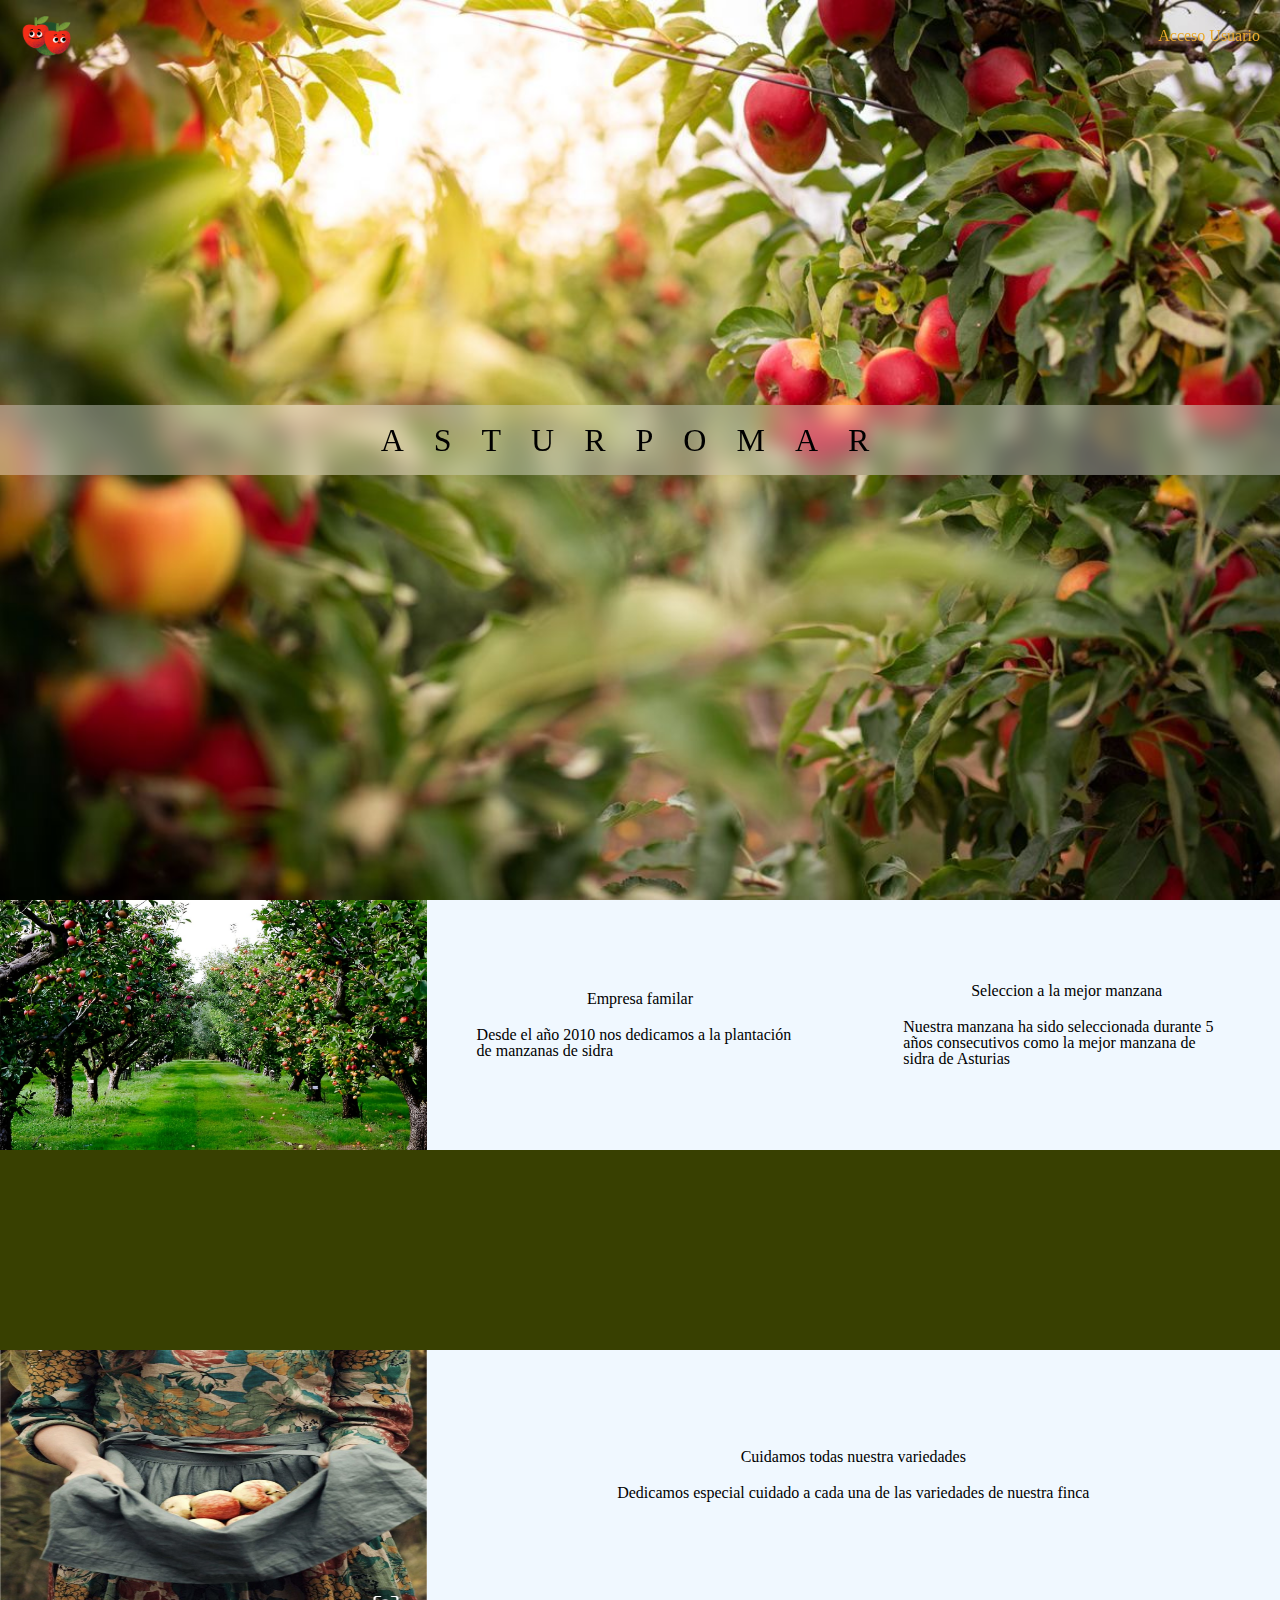
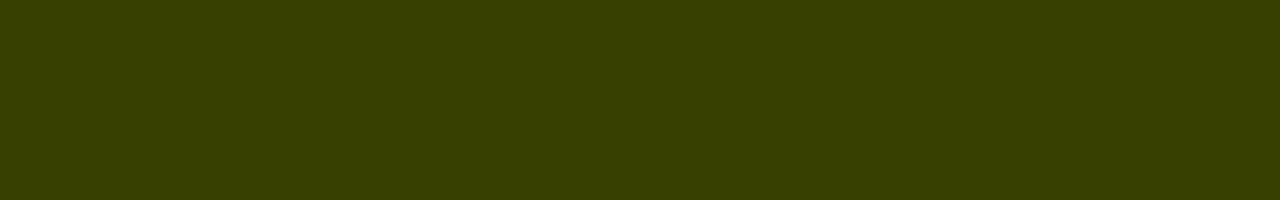
==== index.html @ 8d01b216 "Subiendo contenidos" ====
<!DOCTYPE html>
<html lang="en">
<head>
    <meta charset="UTF-8">
    <meta http-equiv="X-UA-Compatible" content="IE=edge">
    <meta name="viewport" content="width=device-width, initial-scale=1.0">
    <link rel="stylesheet" href="./estilos/variables.css">
    <link rel="stylesheet" href="./estilos/reset.css">
    <link rel="stylesheet" href="./estilos/general.css">
    <link rel="stylesheet" href="./estilos/estilosPrincipal.css">
    <title>AsturPomar</title>
</head>
<body>
    <header class="encabezado">
        <div class="encabezado__recuadro">AsturPomar
        </div>
        
    </header>
    <nav class="menu">
     <img class="menu__logo" src="./imagenes/imagen2.png">
    <a class="menu__sesion"> Acceso Usuario</a>
    </nav>
    <article class="cuerpo">
        <section class="seccion__servicios">
          <div class="servicios__cuadrados">
            <img class="servicios__imagenes" src="./imagenes/arboles.jpg" alt="Hilera de manzanos">
            <div class="servicios__contenedor">
                <h3 class="contenedor__h3">Empresa familar</h3>
                <p class="contenedor__parrafo">Desde el año 2010 nos dedicamos a la plantación de manzanas de sidra</p>
            </div>
            <div class="servicios__contenedor">
                <h3 class="contenedor__h3">Seleccion a la mejor manzana</h3>
                <p class="contenedor__parrafo">Nuestra manzana ha sido seleccionada durante 5 años consecutivos como la mejor manzana de sidra de Asturias</p>
            </div>
          </div>
        <div class="servicios__cuadrados">
            <img class="servicios__imagenes" src="./imagenes/manzanasMandil.jpg" alt="Manzanas en mandil">
            <div class="servicios__contenedor">
                <h3 class="contenedor__h3">Cuidamos todas nuestra variedades</h3>
                <p class="contenedor__parrafo">Dedicamos especial cuidado a cada una de las variedades de nuestra finca</p>
            </div>
        </div>    
            
            
            
           
        </section>
        <section class="seccion__mapa">
            

        </section>
        <section class="formulario">

        </section>
        <section class="contacto">

        </section>
    </article>
    <footer class="piepagina"></footer>
</body>
</html>
---- estilos/variables.css ----
:root{
    --color-verdeCentral:#72811A;
    --color-naranja:#E9A92E;
    --color-verdeOscuro:#384001;
    --color-granate:#730217;
    --color-rojo:#BF0426;
}
---- estilos/general.css ----
.menu{
    background-color: rgba(56, 64, 1, 0);/*Desde js dismunuir transp cuando se haga scroll*/
    color: var( --color-naranja);
    height: 8vh;
    width: 100%;
    position: fixed;
    top: 0;
    display: flex;
    justify-content: space-between;
    align-items: center;
    padding-left: 20px;
    padding-right: 20px;
    
}
.menu__logo{
    height: 40px;
}

.cuerpo{
    background-color: var(--color-verdeOscuro);
}
---- estilos/estilosPrincipal.css ----
.encabezado{
    background-image: url(../imagenes/portada.jpg);
    background-repeat: no-repeat;
    background-position: center;
    background-size: cover;
    background-attachment: fixed;
    height: 100vh;
    

}
.encabezado__recuadro{
    background-color: rgba(255, 255, 255, 0.351);
    /* box-shadow: 2px 2px 10px 0px rgba(140,140,140,1); */
    width: 300px;
    backdrop-filter: blur(10px);
    width: 100%;
    height: 70px;
    display: flex;
    position: relative;
    top: 45vh;
    justify-content: center;
    align-items: center;
    text-transform: uppercase;
    font-size: 2em;
    letter-spacing: 30px;
}
.seccion__servicios{
    background-color: var(--color-verdeOscuro);
    display: flex;
    flex-direction: row;
    flex-wrap: wrap;
    width: 100%;
    height: 100vh;
    
}
.servicios__cuadrados{
    display: flex;
    flex-direction: row;
    flex-wrap: wrap;
    width: 100%;
    /* height: 100vh; */
}
.servicios__imagenes{
    height: 250px;
    width: 33.33%;
}

.servicios__contenedor{
    flex-basis: 150px;
    flex-grow: 2;
    width:33.33%;
    display: flex;
    flex-direction: column;
    justify-content: center;
    align-items: center;
    padding-left: 50px;
    padding-right: 50px;
    gap: 20px;
    height: 250px;
    background-color: aliceblue;
    

}
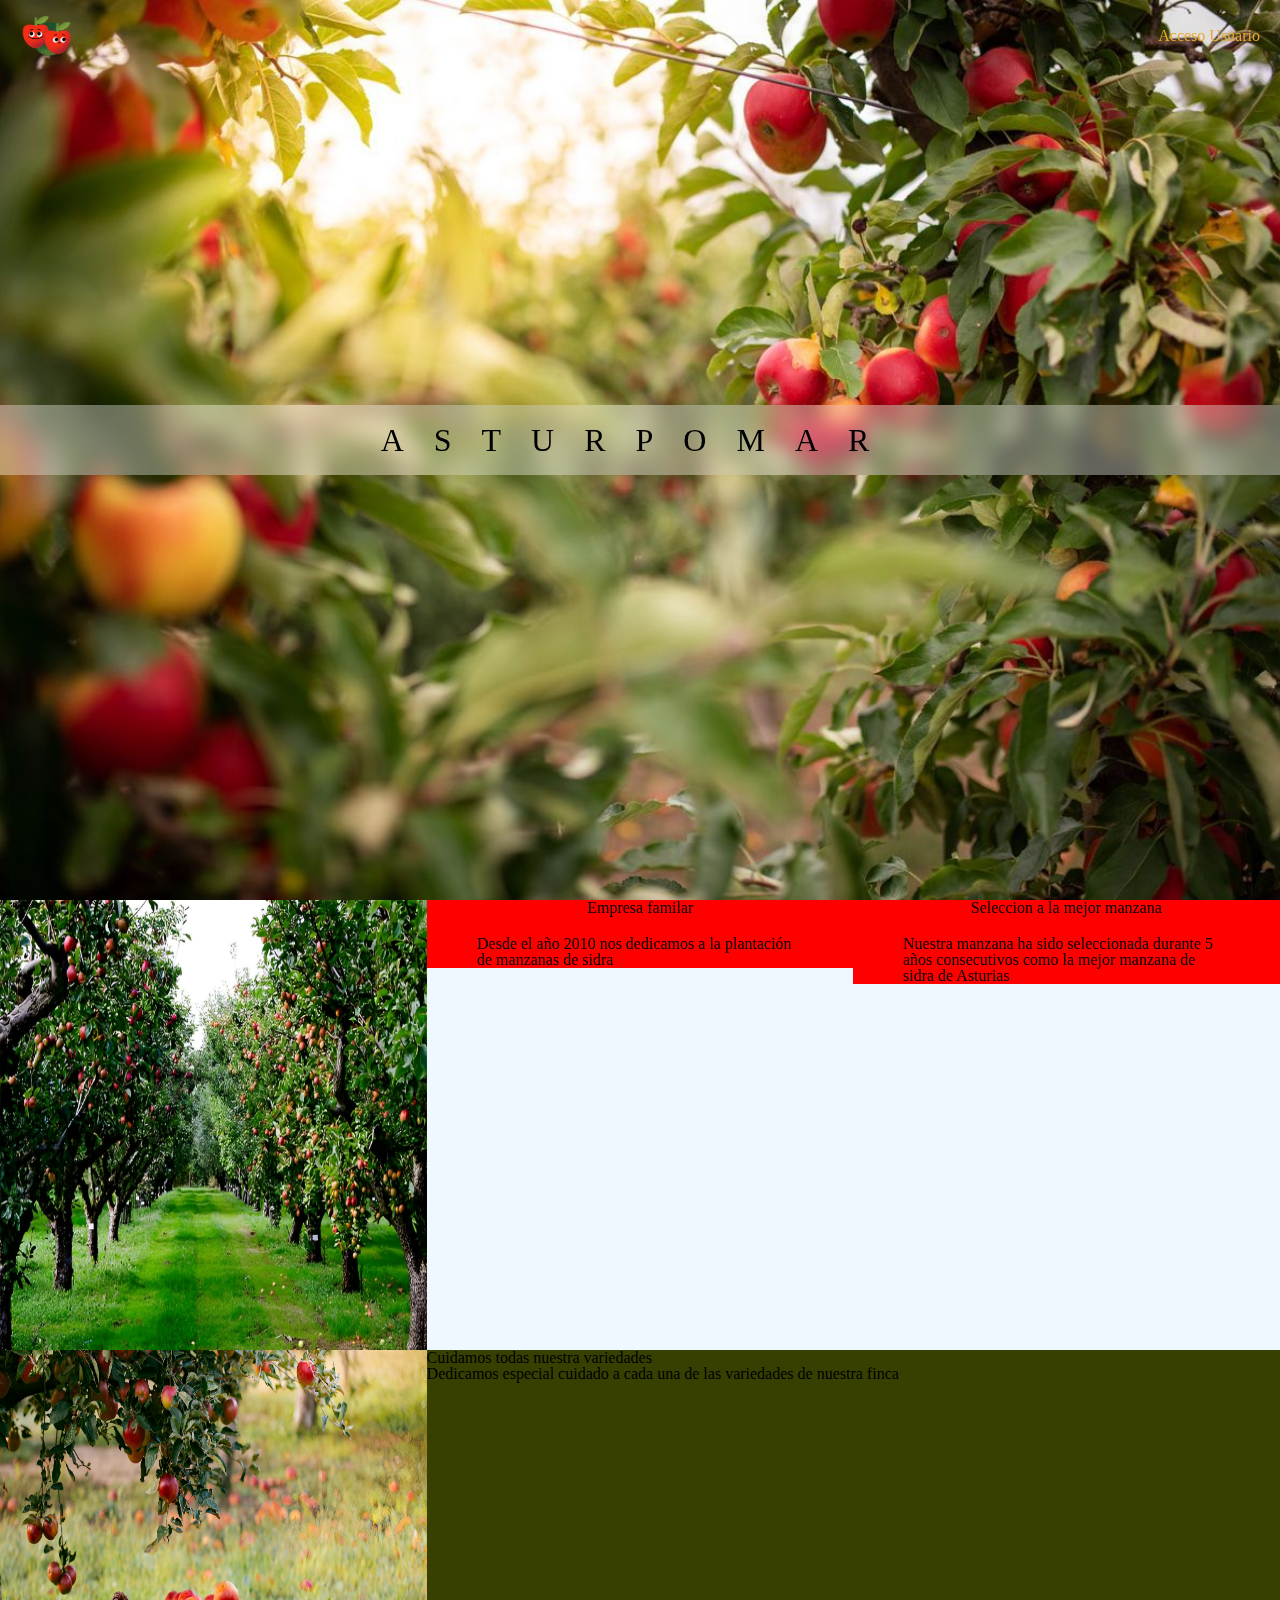
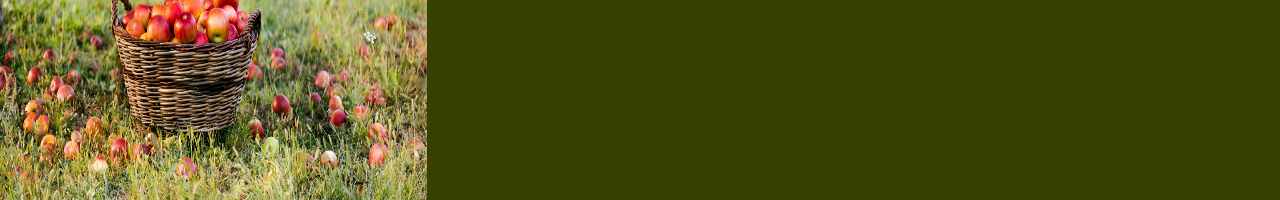
==== commit f369a0b4: "Tarjetas Añadidas" ====
--- a/index.html
+++ b/index.html
@@ -24,26 +24,36 @@
         <section class="seccion__servicios">
           <div class="servicios__cuadrados">
             <img class="servicios__imagenes" src="./imagenes/arboles.jpg" alt="Hilera de manzanos">
-            <div class="servicios__contenedor">
-                <h3 class="contenedor__h3">Empresa familar</h3>
-                <p class="contenedor__parrafo">Desde el año 2010 nos dedicamos a la plantación de manzanas de sidra</p>
+            <div class="servicios__tarjeta">
+                <div class="tarjeta__back">
+                    <h3 class="contenedor__h3">Empresa familar</h3>
+                    <p class="contenedor__parrafo">Desde el año 2010 nos dedicamos a la plantación de manzanas de sidra</p>
+                </div>
+                <div class="tarjeta__front">
+                    <h3 class="contenedor__h3">Empresa familar</h3>
+                    <p class="contenedor__parrafo">Desde el año 2010 nos dedicamos a la plantación de manzanas de sidra</p>
+                </div>
             </div>
-            <div class="servicios__contenedor">
-                <h3 class="contenedor__h3">Seleccion a la mejor manzana</h3>
-                <p class="contenedor__parrafo">Nuestra manzana ha sido seleccionada durante 5 años consecutivos como la mejor manzana de sidra de Asturias</p>
+            <div class="servicios__tarjeta">
+                <div class="tarjeta__back">
+                    <h3 class="contenedor__h3">Seleccion a la mejor manzana</h3>
+                    <p class="contenedor__parrafo">Nuestra manzana ha sido seleccionada durante 5 años consecutivos como la mejor manzana de sidra de Asturias</p>
+                </div>
+                <div class="tarjeta__front">
+                    <h3 class="contenedor__h3">Seleccion a la mejor manzana</h3>
+                    <p class="contenedor__parrafo">Nuestra manzana ha sido seleccionada durante 5 años consecutivos como la mejor manzana de sidra de Asturias</p>
+                </div>
             </div>
+            
           </div>
         <div class="servicios__cuadrados">
-            <img class="servicios__imagenes" src="./imagenes/manzanasMandil.jpg" alt="Manzanas en mandil">
+            <img class="servicios__imagenes" src="./imagenes/cuencoManzanas.jpg" alt="Manzanas en mandil">
             <div class="servicios__contenedor">
                 <h3 class="contenedor__h3">Cuidamos todas nuestra variedades</h3>
                 <p class="contenedor__parrafo">Dedicamos especial cuidado a cada una de las variedades de nuestra finca</p>
             </div>
         </div>    
-            
-            
-            
-           
+         
         </section>
         <section class="seccion__mapa">
             
--- a/estilos/estilosPrincipal.css
+++ b/estilos/estilosPrincipal.css
@@ -41,14 +41,24 @@
     /* height: 100vh; */
 }
 .servicios__imagenes{
-    height: 250px;
+    /* height: 250px; */
     width: 33.33%;
 }
 
-.servicios__contenedor{
+.servicios__tarjeta{
+    width:33.33%;
+    /* height: 250px; */
+    background-color: aliceblue;
+    position: relative;
+
+}
+.tarjeta__back{
+    position: absolute;
+    transform: perspective(600px) rotateY(180deg);
+    backface-visibility: hidden;
     flex-basis: 150px;
     flex-grow: 2;
-    width:33.33%;
+    
     display: flex;
     flex-direction: column;
     justify-content: center;
@@ -56,9 +66,28 @@
     padding-left: 50px;
     padding-right: 50px;
     gap: 20px;
-    height: 250px;
-    background-color: aliceblue;
-    
-
+}
+.tarjeta__front{
+    position: absolute;
+    transform: perspective(600px) rotateY(0deg);
+    backface-visibility: hidden;
+     background-color: red;
+     flex-basis: 150px;
+    flex-grow: 2;
+    /* width:33.33%; */
+    display: flex;
+    flex-direction: column;
+    justify-content: center;
+    align-items: center;
+    padding-left: 50px;
+    padding-right: 50px;
+    gap: 20px;
+}
+.servicios__tarjeta:hover .tarjeta__back{
+    transform: perspective(600px) rotateY(0deg);
 }
 
+.servicios__tarjeta:hover .tarjeta__front{
+    transform: perspective(600px) rotateY(-180deg);
+}
+
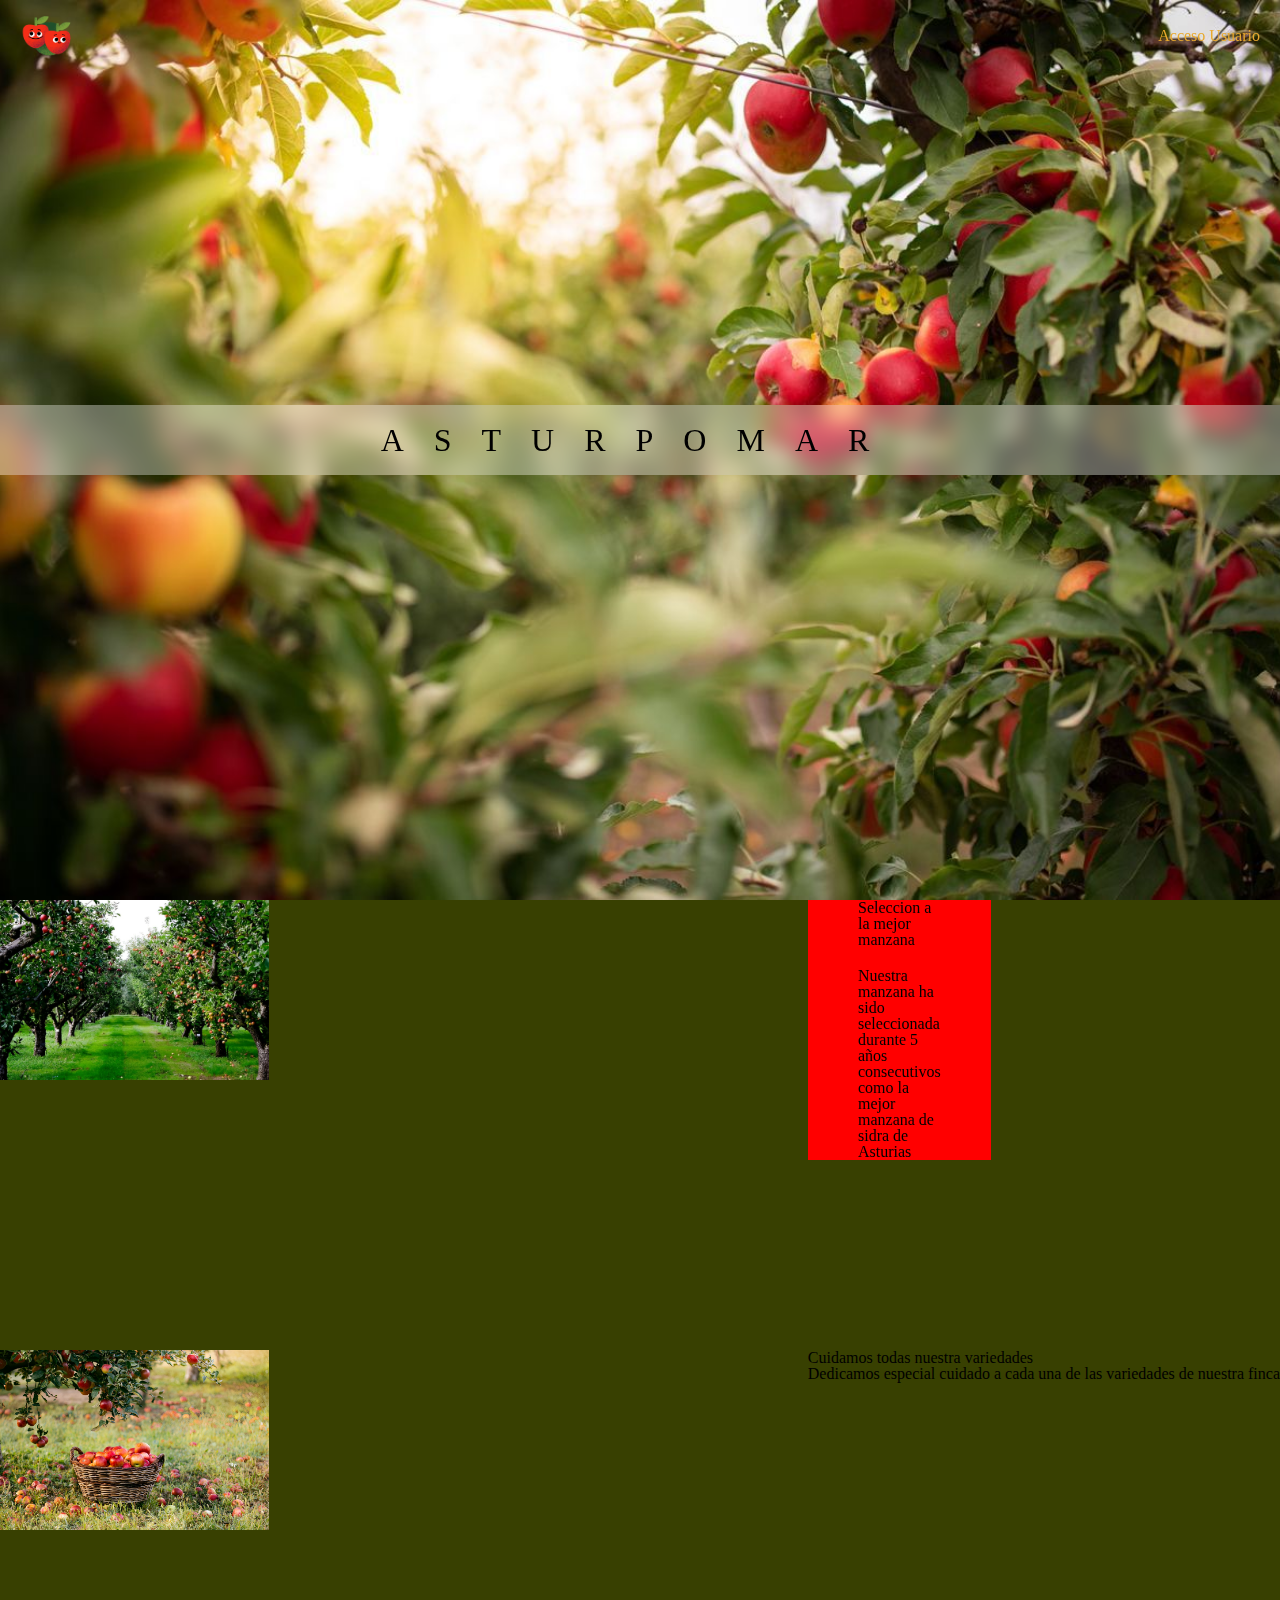
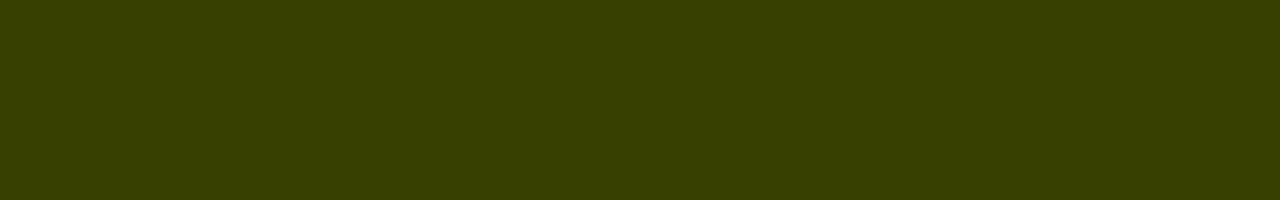
==== commit 0d32217f: "agregando grid" ====
--- a/index.html
+++ b/index.html
@@ -22,9 +22,9 @@
     </nav>
     <article class="cuerpo">
         <section class="seccion__servicios">
-          <div class="servicios__cuadrados">
-            <img class="servicios__imagenes" src="./imagenes/arboles.jpg" alt="Hilera de manzanos">
-            <div class="servicios__tarjeta">
+          
+            <img class="servicios__imagenes imagen1" src="./imagenes/arboles.jpg" alt="Hilera de manzanos">
+            <div class="servicios__tarjeta tarjeta1">
                 <div class="tarjeta__back">
                     <h3 class="contenedor__h3">Empresa familar</h3>
                     <p class="contenedor__parrafo">Desde el año 2010 nos dedicamos a la plantación de manzanas de sidra</p>
@@ -33,8 +33,8 @@
                     <h3 class="contenedor__h3">Empresa familar</h3>
                     <p class="contenedor__parrafo">Desde el año 2010 nos dedicamos a la plantación de manzanas de sidra</p>
                 </div>
-            </div>
-            <div class="servicios__tarjeta">
+          
+            <div class="servicios__tarjeta tarjeta2">
                 <div class="tarjeta__back">
                     <h3 class="contenedor__h3">Seleccion a la mejor manzana</h3>
                     <p class="contenedor__parrafo">Nuestra manzana ha sido seleccionada durante 5 años consecutivos como la mejor manzana de sidra de Asturias</p>
@@ -46,13 +46,13 @@
             </div>
             
           </div>
-        <div class="servicios__cuadrados">
-            <img class="servicios__imagenes" src="./imagenes/cuencoManzanas.jpg" alt="Manzanas en mandil">
-            <div class="servicios__contenedor">
+        
+            <img class="servicios__imagenes imagen2" src="./imagenes/cuencoManzanas.jpg" alt="Manzanas en mandil">
+            <div class="servicios__contenedor tarjeta3">
                 <h3 class="contenedor__h3">Cuidamos todas nuestra variedades</h3>
                 <p class="contenedor__parrafo">Dedicamos especial cuidado a cada una de las variedades de nuestra finca</p>
             </div>
-        </div>    
+           
          
         </section>
         <section class="seccion__mapa">
--- a/estilos/estilosPrincipal.css
+++ b/estilos/estilosPrincipal.css
@@ -26,12 +26,29 @@
 }
 .seccion__servicios{
     background-color: var(--color-verdeOscuro);
-    display: flex;
-    flex-direction: row;
-    flex-wrap: wrap;
+    display: grid;
+    grid-template-areas: 
+    "imagen1 tarjeta1 tarjeta2"
+    "imagen2 tarjeta3 tarjeta3"
+    ;
     width: 100%;
     height: 100vh;
     
+}
+.imagen1{
+    grid-area: imagen1;
+}
+.imagen2{
+    grid-area: imagen2;
+}
+.tarjeta1{
+    grid-area: tarjeta1;
+}
+.tarjeta2{
+    grid-area: tarjeta2;
+}
+.tarjeta3{
+    grid-area: tarjeta3;
 }
 .servicios__cuadrados{
     display: flex;
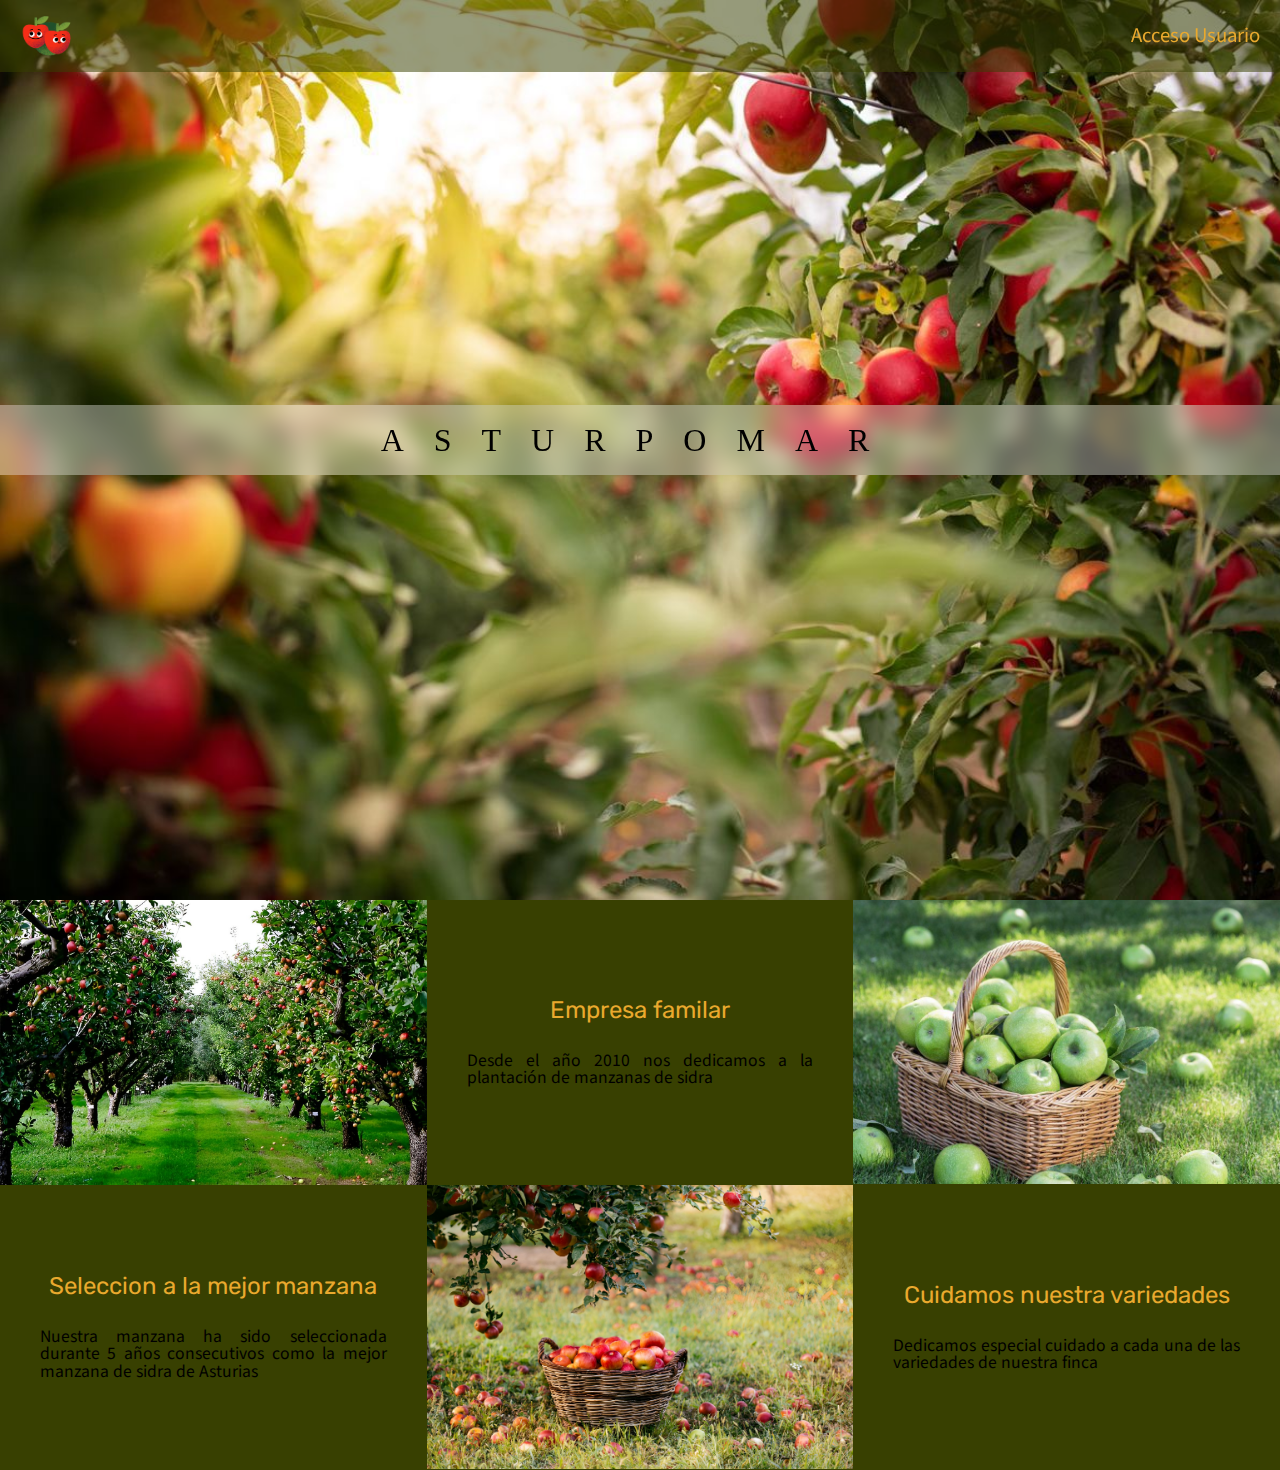
==== commit bee2f76c: "modificacion portada" ====
--- a/index.html
+++ b/index.html
@@ -21,40 +21,36 @@
     <a class="menu__sesion"> Acceso Usuario</a>
     </nav>
     <article class="cuerpo">
-        <section class="seccion__servicios">
-          
-            <img class="servicios__imagenes imagen1" src="./imagenes/arboles.jpg" alt="Hilera de manzanos">
-            <div class="servicios__tarjeta tarjeta1">
-                <div class="tarjeta__back">
+<section class="seccion__servicios">
+            <img class="servicios__imagenes manzanos" src="./imagenes/arboles.jpg" alt="Hilera de manzanos">
+         
+                <div class="tarjeta t1">
                     <h3 class="contenedor__h3">Empresa familar</h3>
                     <p class="contenedor__parrafo">Desde el año 2010 nos dedicamos a la plantación de manzanas de sidra</p>
                 </div>
-                <div class="tarjeta__front">
+                <img class="servicios__imagenes miel" src="./imagenes/manzanaVerde.jpg" alt="Manzanas y miel">
+                <!-- <div class="tarjeta t2">
                     <h3 class="contenedor__h3">Empresa familar</h3>
                     <p class="contenedor__parrafo">Desde el año 2010 nos dedicamos a la plantación de manzanas de sidra</p>
-                </div>
+                </div> -->
           
-            <div class="servicios__tarjeta tarjeta2">
-                <div class="tarjeta__back">
+           
+                <div class="tarjeta t3">
                     <h3 class="contenedor__h3">Seleccion a la mejor manzana</h3>
                     <p class="contenedor__parrafo">Nuestra manzana ha sido seleccionada durante 5 años consecutivos como la mejor manzana de sidra de Asturias</p>
                 </div>
-                <div class="tarjeta__front">
-                    <h3 class="contenedor__h3">Seleccion a la mejor manzana</h3>
-                    <p class="contenedor__parrafo">Nuestra manzana ha sido seleccionada durante 5 años consecutivos como la mejor manzana de sidra de Asturias</p>
-                </div>
-            </div>
+           
             
-          </div>
-        
-            <img class="servicios__imagenes imagen2" src="./imagenes/cuencoManzanas.jpg" alt="Manzanas en mandil">
-            <div class="servicios__contenedor tarjeta3">
-                <h3 class="contenedor__h3">Cuidamos todas nuestra variedades</h3>
+         
+       
+            <img class="servicios__imagenes mandil" src="./imagenes/cuencoManzanas.jpg" alt="Manzanas en mandil">
+            <div class="tarjeta t4">
+                <h3 class="contenedor__h3">Cuidamos  nuestra variedades</h3>
                 <p class="contenedor__parrafo">Dedicamos especial cuidado a cada una de las variedades de nuestra finca</p>
             </div>
-           
+          
          
-        </section>
+    </section>
         <section class="seccion__mapa">
             
 
--- a/estilos/variables.css
+++ b/estilos/variables.css
@@ -4,4 +4,6 @@
     --color-verdeOscuro:#384001;
     --color-granate:#730217;
     --color-rojo:#BF0426;
+    --texto-general: 'Source Sans Pro', sans-serif;
+    --texto-titulo:'Rubik', sans-serif;
 }--- a/estilos/general.css
+++ b/estilos/general.css
@@ -1,5 +1,5 @@
 .menu{
-    background-color: rgba(56, 64, 1, 0);/*Desde js dismunuir transp cuando se haga scroll*/
+    background-color: rgba(56, 64, 1, 0.521);/*Desde js dismunuir transp cuando se haga scroll*/
     color: var( --color-naranja);
     height: 8vh;
     width: 100%;
@@ -15,6 +15,15 @@
 .menu__logo{
     height: 40px;
 }
+.menu__sesion{
+    cursor: pointer;
+    font-size: 1.3em;
+    font-family: var(--texto-general);
+}
+.menu__sesion:hover{
+    color: var(--color-rojo);
+    text-decoration:underline;
+}
 
 .cuerpo{
     background-color: var(--color-verdeOscuro);
--- a/estilos/estilosPrincipal.css
+++ b/estilos/estilosPrincipal.css
@@ -1,3 +1,5 @@
+@import url('https://fonts.googleapis.com/css2?family=Rubik&family=Source+Sans+Pro&display=swap');
+
 .encabezado{
     background-image: url(../imagenes/portada.jpg);
     background-repeat: no-repeat;
@@ -27,49 +29,69 @@
 .seccion__servicios{
     background-color: var(--color-verdeOscuro);
     display: grid;
+    margin: 0;
+    grid-template-columns: repeat(3, 1fr);
+    grid-template-rows: repeat(2, 1fr);
     grid-template-areas: 
-    "imagen1 tarjeta1 tarjeta2"
-    "imagen2 tarjeta3 tarjeta3"
+    "manzanos t1 miel"
+    "t3 mandil t4"
     ;
     width: 100%;
-    height: 100vh;
+    /* height: 100vh; */
     
 }
-.imagen1{
-    grid-area: imagen1;
+.miel{
+    grid-area: miel;
 }
-.imagen2{
-    grid-area: imagen2;
+.manzanos{
+    grid-area: manzanos;
 }
-.tarjeta1{
-    grid-area: tarjeta1;
+.t1{
+    grid-area: t1;
 }
-.tarjeta2{
-    grid-area: tarjeta2;
+.t2{
+    grid-area: t2;
 }
-.tarjeta3{
-    grid-area: tarjeta3;
+.t3{
+    grid-area: t3;
 }
-.servicios__cuadrados{
-    display: flex;
-    flex-direction: row;
-    flex-wrap: wrap;
-    width: 100%;
-    /* height: 100vh; */
+.t4{
+    grid-area: t4;
 }
+.mandil{
+    grid-area: mandil;
+}
+
 .servicios__imagenes{
     /* height: 250px; */
-    width: 33.33%;
+    width: 100%;
+}
+.tarjeta{
+    display: flex;
+    flex-direction: column;
+    /* margin: 20px; */
+    gap: 30px;
+    padding: 40px;
+    width: 100%;
+    height: 100%;
+    justify-content: center;
+    align-items: center;
+}
+.contenedor__h3{
+    font-size: 1.5em;
+    color: var(--color-naranja);
+    font-family: var(--texto-titulo);
+    align-items: center;
+}
+.contenedor__parrafo{
+    font-size: 1.1em;
+    /* color: var(--color-verdeCentral); */
+    text-align: justify;
+    font-family: var(--texto-general);
 }
 
-.servicios__tarjeta{
-    width:33.33%;
-    /* height: 250px; */
-    background-color: aliceblue;
-    position: relative;
 
-}
-.tarjeta__back{
+/* .tarjeta__back{
     position: absolute;
     transform: perspective(600px) rotateY(180deg);
     backface-visibility: hidden;
@@ -92,19 +114,19 @@
      flex-basis: 150px;
     flex-grow: 2;
     /* width:33.33%; */
-    display: flex;
+    /* display: flex;
     flex-direction: column;
     justify-content: center;
     align-items: center;
     padding-left: 50px;
     padding-right: 50px;
     gap: 20px;
-}
-.servicios__tarjeta:hover .tarjeta__back{
+} */
+/* .servicios__tarjeta:hover .tarjeta__back{
     transform: perspective(600px) rotateY(0deg);
 }
 
 .servicios__tarjeta:hover .tarjeta__front{
     transform: perspective(600px) rotateY(-180deg);
-}
+} */ 
 
